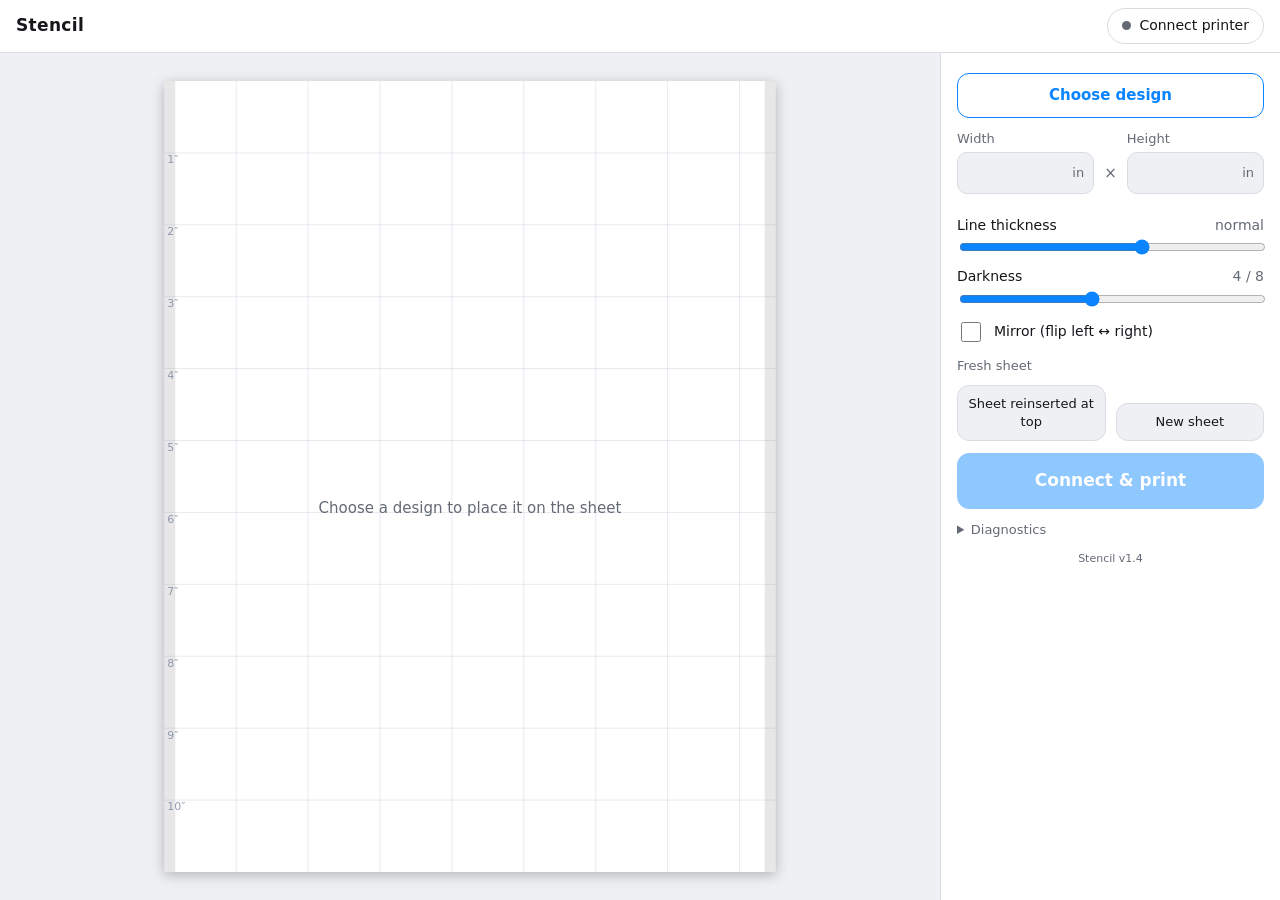
==== docs/index.html @ b2ab6847 "v1.4: send each BLE chunk as its own buffer (Bluefy re-sent the job start), flip rows to match the p" ====
<!doctype html>
<html lang="en">
<head>
<meta charset="utf-8">
<meta name="viewport" content="width=device-width, initial-scale=1, viewport-fit=cover, user-scalable=no">
<meta name="theme-color" content="#16171b">
<meta name="apple-mobile-web-app-capable" content="yes">
<title>Stencil</title>
<link rel="manifest" href="manifest.webmanifest">
<link rel="icon" href="icon.svg" type="image/svg+xml">
<link rel="apple-touch-icon" href="icon-180.png">
<link rel="stylesheet" href="styles.css?v=1.4">
</head>
<body>
<header class="bar">
  <h1>Stencil</h1>
  <button id="connect" class="chip" type="button">
    <span class="dot" aria-hidden="true"></span><span id="connect-label">Connect printer</span>
  </button>
</header>

<main class="layout">
  <section class="stage">
    <canvas id="sheet" aria-label="Sheet preview. Drag to move the design, pinch to resize."></canvas>
    <p id="empty-hint" class="hint">Choose a design to place it on the sheet</p>
  </section>

  <aside class="panel">
    <label class="btn primary-outline file">
      <input id="file" type="file" accept="image/*" hidden>
      <span id="file-label">Choose design</span>
    </label>

    <div class="group" id="size-group" hidden>
      <div class="row">
        <label class="field">Width
          <span class="unit"><input id="w-in" type="number" inputmode="decimal" step="0.05" min="0.25"><i>in</i></span>
        </label>
        <span class="times">×</span>
        <label class="field">Height
          <span class="unit"><input id="h-in" type="number" inputmode="decimal" step="0.05" min="0.25"><i>in</i></span>
        </label>
      </div>
      <p id="size-note" class="note"></p>
    </div>

    <div class="group">
      <label class="slider">Line thickness <output id="thr-out"></output>
        <input id="thr" type="range" min="40" max="240" step="5">
      </label>
      <label class="slider">Darkness <output id="dens-out"></output>
        <input id="dens" type="range" min="1" max="8" step="1">
      </label>
      <label class="toggle"><input id="mirror" type="checkbox"><span>Mirror (flip left ↔ right)</span></label>
    </div>

    <div class="group sheet-group">
      <p id="sheet-note" class="note">Fresh sheet</p>
      <div class="row">
        <button id="reinserted" class="btn" type="button">Sheet reinserted at top</button>
        <button id="new-sheet" class="btn" type="button">New sheet</button>
      </div>
    </div>

    <div class="print-bar">
      <p id="message" class="message" role="status" aria-live="polite"></p>
      <progress id="progress" max="1" value="0" hidden></progress>
      <button id="print" class="btn primary big" type="button" disabled>Print</button>
    </div>
    <details class="diag">
      <summary>Diagnostics</summary>
      <pre id="log">Nothing yet. Connect or print and the details appear here.</pre>
      <button id="copy-log" class="btn" type="button">Copy log</button>
    </details>
    <p id="version" class="note version"></p>
  </aside>
</main>

<dialog id="after-print">
  <form method="dialog">
    <h2>Printed</h2>
    <p>Where's the sheet now?</p>
    <button value="in" class="btn primary">Still in the printer, print more below</button>
    <button value="top" class="btn">I put it back in at the top</button>
    <button value="done" class="btn">Done with this sheet</button>
  </form>
</dialog>

<script type="module" src="app.js?v=1.4"></script>
</body>
</html>
---- docs/styles.css ----
:root {
  --bg: #eef0f3;
  --surface: #ffffff;
  --text: #16171b;
  --muted: #646a75;
  --line: #d9dce2;
  --accent: #0a84ff;
  --accent-text: #ffffff;
  --ghost: #2a7de1;
  --danger: #d93025;
  --ok: #1f9d55;
  color-scheme: light;
}
@media (prefers-color-scheme: dark) {
  :root {
    --bg: #16171b;
    --surface: #212329;
    --text: #f2f3f5;
    --muted: #9aa0ab;
    --line: #353841;
    --accent: #3d9bff;
    --ghost: #5aa2ff;
    --danger: #ff6a5f;
    --ok: #3ccf7e;
    color-scheme: dark;
  }
}

* { box-sizing: border-box; }
html, body { height: 100%; }
body {
  margin: 0;
  background: var(--bg);
  color: var(--text);
  font: 15px/1.4 -apple-system, BlinkMacSystemFont, "SF Pro Text", system-ui, sans-serif;
  display: flex;
  flex-direction: column;
  overflow: hidden;
  -webkit-tap-highlight-color: transparent;
  -webkit-user-select: none;
  user-select: none;
}

.bar {
  display: flex;
  align-items: center;
  justify-content: space-between;
  gap: 12px;
  padding: calc(env(safe-area-inset-top, 0px) + 8px) 16px 8px;
  background: var(--surface);
  border-bottom: 1px solid var(--line);
}
.bar h1 { font-size: 17px; margin: 0; letter-spacing: .02em; }

.chip {
  display: inline-flex; align-items: center; gap: 8px;
  border: 1px solid var(--line); border-radius: 999px;
  background: transparent; color: var(--text);
  padding: 7px 14px; font: inherit; font-size: 14px;
}
.dot { width: 9px; height: 9px; border-radius: 50%; background: var(--muted); }
.chip.on .dot { background: var(--ok); }
.chip.warn .dot { background: var(--danger); }

.layout {
  flex: 1;
  min-height: 0;
  display: grid;
  grid-template-rows: minmax(0, 1fr) auto;
}
.stage { position: relative; min-height: 0; }
#sheet { width: 100%; height: 100%; display: block; touch-action: none; }
.hint {
  position: absolute; inset: auto 0 45% 0; margin: 0;
  text-align: center; color: var(--muted); pointer-events: none;
}

.panel {
  background: var(--surface);
  border-top: 1px solid var(--line);
  padding: 12px 16px calc(env(safe-area-inset-bottom, 0px) + 12px);
  display: flex; flex-direction: column; gap: 12px;
  max-height: 46dvh;
  overflow-y: auto;
}

/* iPad / wide screens: controls on the side */
@media (min-width: 820px) {
  .layout { grid-template-rows: none; grid-template-columns: minmax(0, 1fr) 340px; }
  .panel { border-top: 0; border-left: 1px solid var(--line); max-height: none; padding-top: 20px; }
}

.group { display: flex; flex-direction: column; gap: 10px; }
.row { display: flex; gap: 10px; align-items: flex-end; }
.row > * { flex: 1; }
.times { flex: 0; padding-bottom: 10px; color: var(--muted); }

.btn {
  appearance: none;
  border: 1px solid var(--line); border-radius: 12px;
  background: var(--bg); color: var(--text);
  font: inherit; font-weight: 600;
  padding: 11px 12px; text-align: center;
  cursor: pointer;
}
.btn:disabled { opacity: .45; }
.btn.primary { background: var(--accent); border-color: var(--accent); color: var(--accent-text); }
.btn.primary-outline { border-color: var(--accent); color: var(--accent); background: transparent; }
.btn.big { padding: 15px; font-size: 17px; }
.file { display: block; }

.field { display: flex; flex-direction: column; gap: 4px; font-size: 13px; color: var(--muted); }
.unit { position: relative; display: block; }
.unit input {
  width: 100%; font: inherit; font-size: 17px; color: var(--text);
  background: var(--bg); border: 1px solid var(--line); border-radius: 10px;
  padding: 8px 30px 8px 10px;
  -webkit-user-select: text; user-select: text;
}
.unit i { position: absolute; right: 10px; top: 50%; translate: 0 -50%; font-style: normal; color: var(--muted); }

.slider { display: grid; grid-template-columns: 1fr auto; gap: 2px 8px; font-size: 14px; }
.slider input { grid-column: 1 / -1; width: 100%; accent-color: var(--accent); }
.slider output { color: var(--muted); font-variant-numeric: tabular-nums; }

.toggle { display: flex; align-items: center; gap: 10px; font-size: 14px; }
.toggle input { width: 20px; height: 20px; accent-color: var(--accent); }

.note { margin: 0; font-size: 13px; color: var(--muted); }
.note.bad { color: var(--danger); }
.sheet-group .btn { font-size: 13px; padding: 9px 8px; font-weight: 500; }

progress { width: 100%; height: 6px; accent-color: var(--accent); }
.message { margin: 0; font-size: 14px; }
.message:empty { display: none; }
.print-bar {
  position: sticky; bottom: calc(-12px - env(safe-area-inset-bottom, 0px));
  margin: 0 -16px calc(-12px - env(safe-area-inset-bottom, 0px));
  padding: 10px 16px calc(env(safe-area-inset-bottom, 0px) + 12px);
  background: var(--surface);
  display: flex; flex-direction: column; gap: 8px;
}
@media (min-width: 820px) { .print-bar { position: static; margin: 0; padding: 0; } }
.message.bad { color: var(--danger); }

dialog {
  border: 0; border-radius: 18px; padding: 20px;
  width: min(92vw, 380px);
  background: var(--surface); color: var(--text);
}
dialog::backdrop { background: rgba(0,0,0,.45); }
dialog h2 { margin: 0 0 4px; font-size: 19px; }
dialog p { margin: 0 0 14px; color: var(--muted); }
dialog form { display: flex; flex-direction: column; gap: 10px; }
.version { text-align: center; font-size: 11px; }
.diag summary { font-size: 13px; color: var(--muted); cursor: pointer; }
.diag pre {
  font: 11px/1.45 ui-monospace, Menlo, monospace;
  background: var(--bg); border: 1px solid var(--line); border-radius: 8px;
  padding: 8px; max-height: 220px; overflow: auto; white-space: pre-wrap;
  -webkit-user-select: text; user-select: text;
}
.diag .btn { width: 100%; font-size: 13px; padding: 8px; }
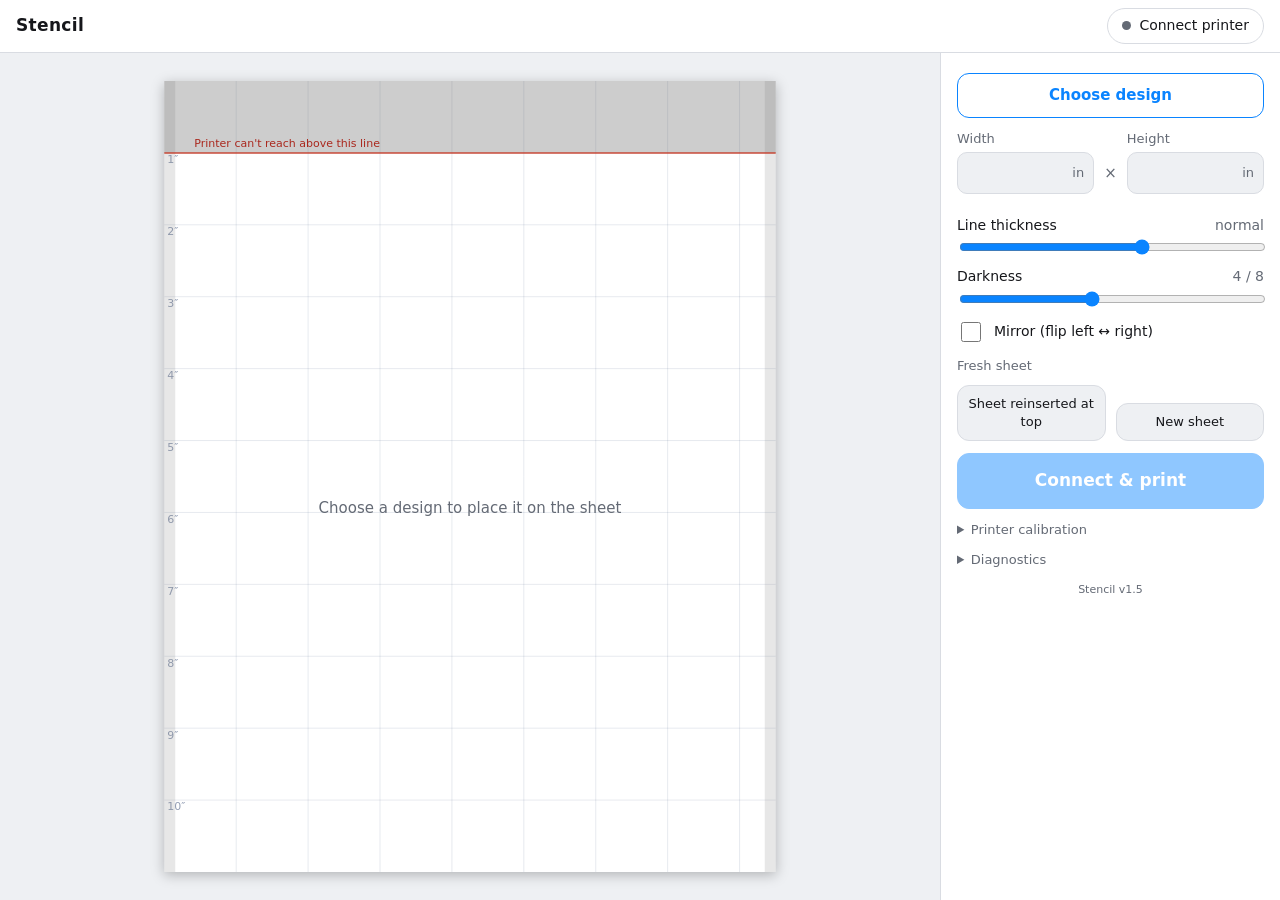
==== commit 228f5f84: "v1.5: printer top margin + calibration page, auto-reconnect after iOS pairing drop Co-Authored-By: C" ====
--- a/docs/index.html
+++ b/docs/index.html
@@ -9,7 +9,7 @@
 <link rel="manifest" href="manifest.webmanifest">
 <link rel="icon" href="icon.svg" type="image/svg+xml">
 <link rel="apple-touch-icon" href="icon-180.png">
-<link rel="stylesheet" href="styles.css?v=1.4">
+<link rel="stylesheet" href="styles.css?v=1.5">
 </head>
 <body>
 <header class="bar">
@@ -68,6 +68,17 @@
       <button id="print" class="btn primary big" type="button" disabled>Print</button>
     </div>
     <details class="diag">
+      <summary>Printer calibration</summary>
+      <p class="note">Load a fresh or scrap sheet at the top, print this page, then measure it.</p>
+      <button id="cal-print" class="btn" type="button">Print calibration page</button>
+      <label class="field">Top edge of sheet to the “0” line
+        <span class="unit"><input id="cal-top" type="number" inputmode="decimal" step="0.05" min="0" max="4"><i>in</i></span>
+      </label>
+      <label class="field">Last line number that printed (leave blank if it reached the bottom)
+        <span class="unit"><input id="cal-length" type="number" inputmode="decimal" step="0.25" min="1" max="11"><i>in</i></span>
+      </label>
+    </details>
+    <details class="diag">
       <summary>Diagnostics</summary>
       <pre id="log">Nothing yet. Connect or print and the details appear here.</pre>
       <button id="copy-log" class="btn" type="button">Copy log</button>
@@ -86,6 +97,6 @@
   </form>
 </dialog>
 
-<script type="module" src="app.js?v=1.4"></script>
+<script type="module" src="app.js?v=1.5"></script>
 </body>
 </html>
--- a/docs/styles.css
+++ b/docs/styles.css
@@ -161,3 +161,4 @@
   -webkit-user-select: text; user-select: text;
 }
 .diag .btn { width: 100%; font-size: 13px; padding: 8px; }
+.diag[open] { display: flex; flex-direction: column; gap: 8px; }
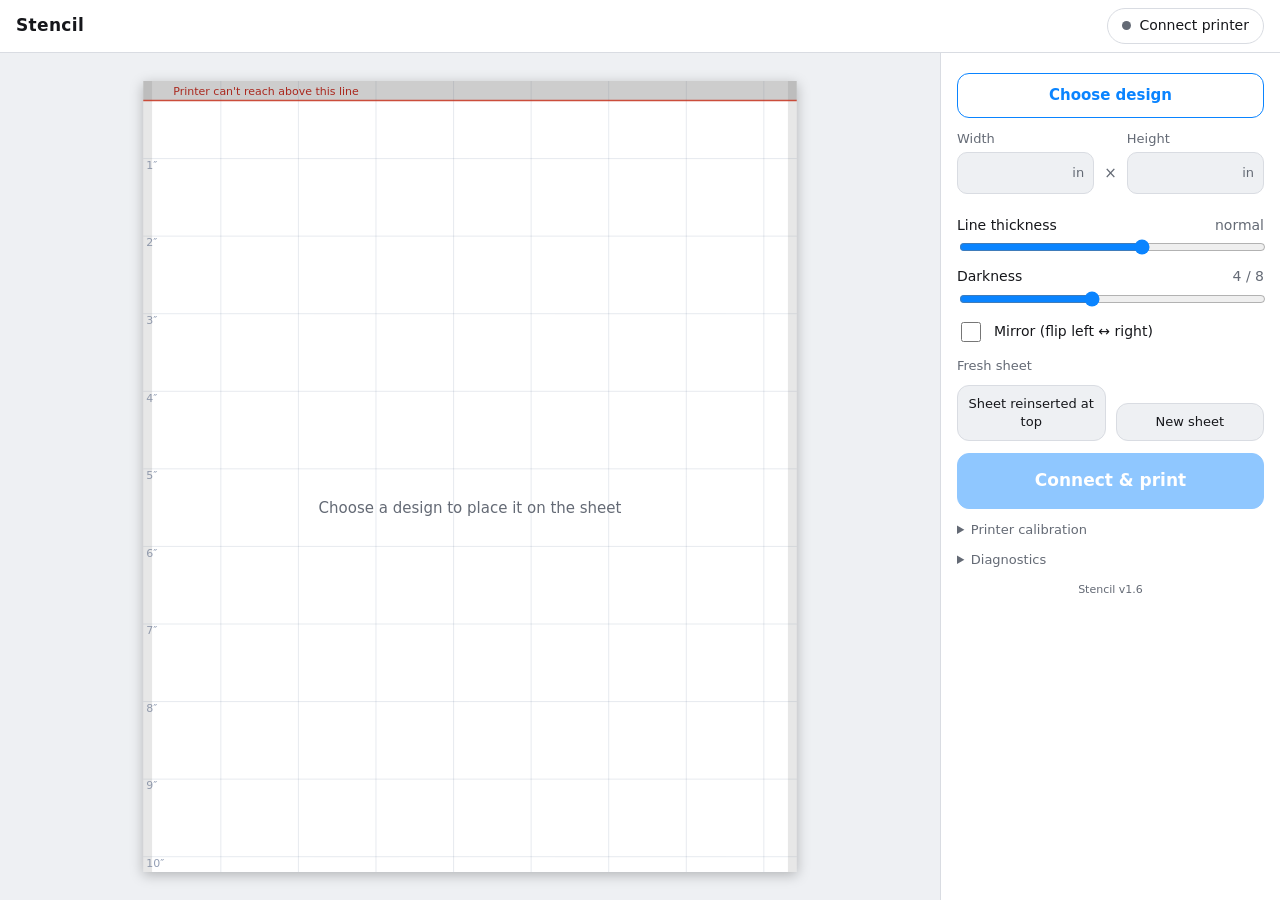
==== commit 93705deb: "v1.6: preview uses the real 214 × 259 mm printable sheet, prints to the end, 4-inch size check Co-Au" ====
--- a/docs/index.html
+++ b/docs/index.html
@@ -9,7 +9,7 @@
 <link rel="manifest" href="manifest.webmanifest">
 <link rel="icon" href="icon.svg" type="image/svg+xml">
 <link rel="apple-touch-icon" href="icon-180.png">
-<link rel="stylesheet" href="styles.css?v=1.5">
+<link rel="stylesheet" href="styles.css?v=1.6">
 </head>
 <body>
 <header class="bar">
@@ -74,9 +74,8 @@
       <label class="field">Top edge of sheet to the “0” line
         <span class="unit"><input id="cal-top" type="number" inputmode="decimal" step="0.05" min="0" max="4"><i>in</i></span>
       </label>
-      <label class="field">Last line number that printed (leave blank if it reached the bottom)
-        <span class="unit"><input id="cal-length" type="number" inputmode="decimal" step="0.25" min="1" max="11"><i>in</i></span>
-      </label>
+      <p class="note">Size check: places a 4 × 4 in square you can print anywhere and measure.</p>
+      <button id="size-check" class="btn" type="button">Load 4-inch size check</button>
     </details>
     <details class="diag">
       <summary>Diagnostics</summary>
@@ -97,6 +96,6 @@
   </form>
 </dialog>
 
-<script type="module" src="app.js?v=1.5"></script>
+<script type="module" src="app.js?v=1.6"></script>
 </body>
 </html>
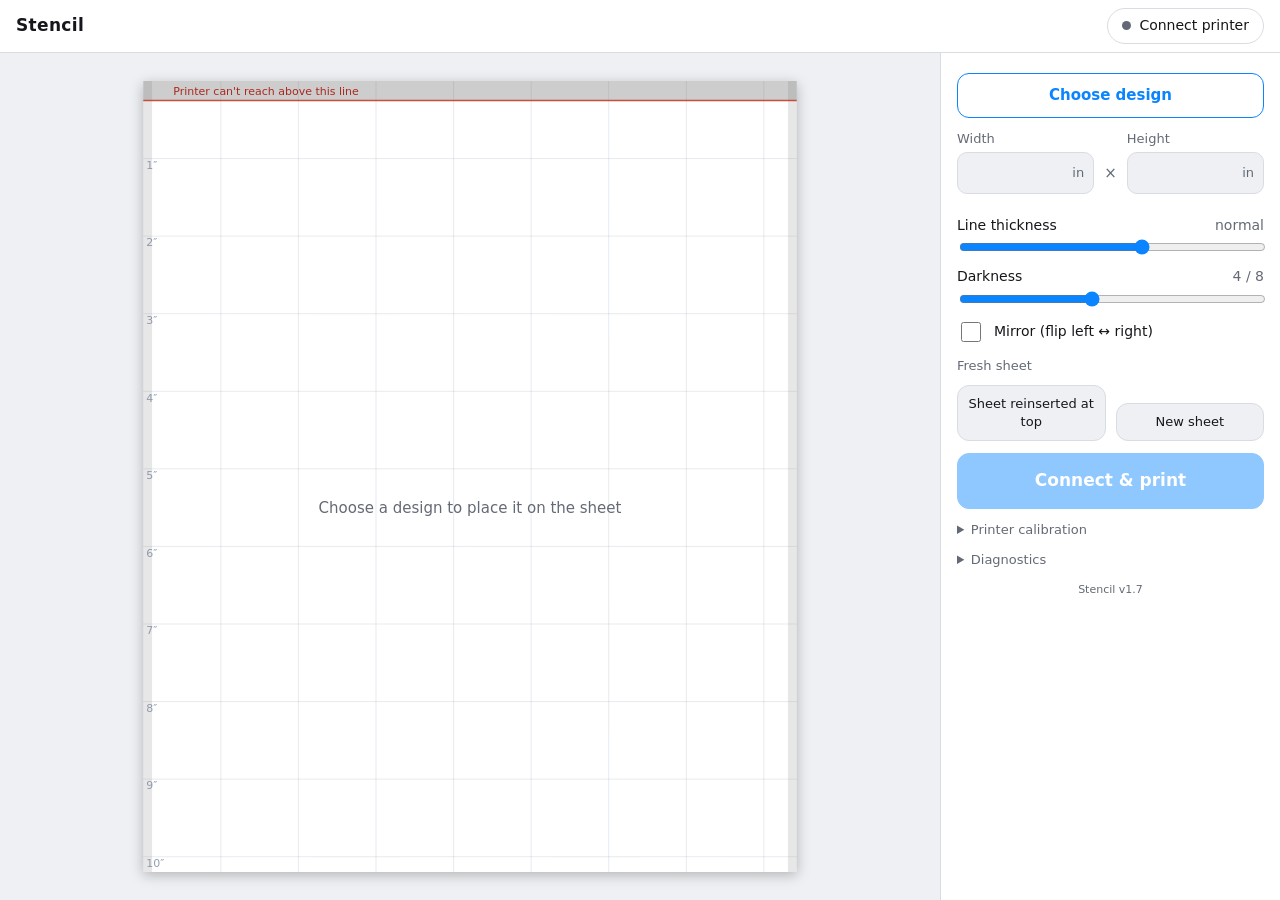
==== commit bb84c7ab: "Log per-quarter BLE send timing to diagnose print banding Co-Authored-By: Claude Opus 5.5 <noreply@a" ====
--- a/docs/index.html
+++ b/docs/index.html
@@ -9,7 +9,7 @@
 <link rel="manifest" href="manifest.webmanifest">
 <link rel="icon" href="icon.svg" type="image/svg+xml">
 <link rel="apple-touch-icon" href="icon-180.png">
-<link rel="stylesheet" href="styles.css?v=1.6">
+<link rel="stylesheet" href="styles.css?v=1.7">
 </head>
 <body>
 <header class="bar">
@@ -96,6 +96,6 @@
   </form>
 </dialog>
 
-<script type="module" src="app.js?v=1.6"></script>
+<script type="module" src="app.js?v=1.7"></script>
 </body>
 </html>
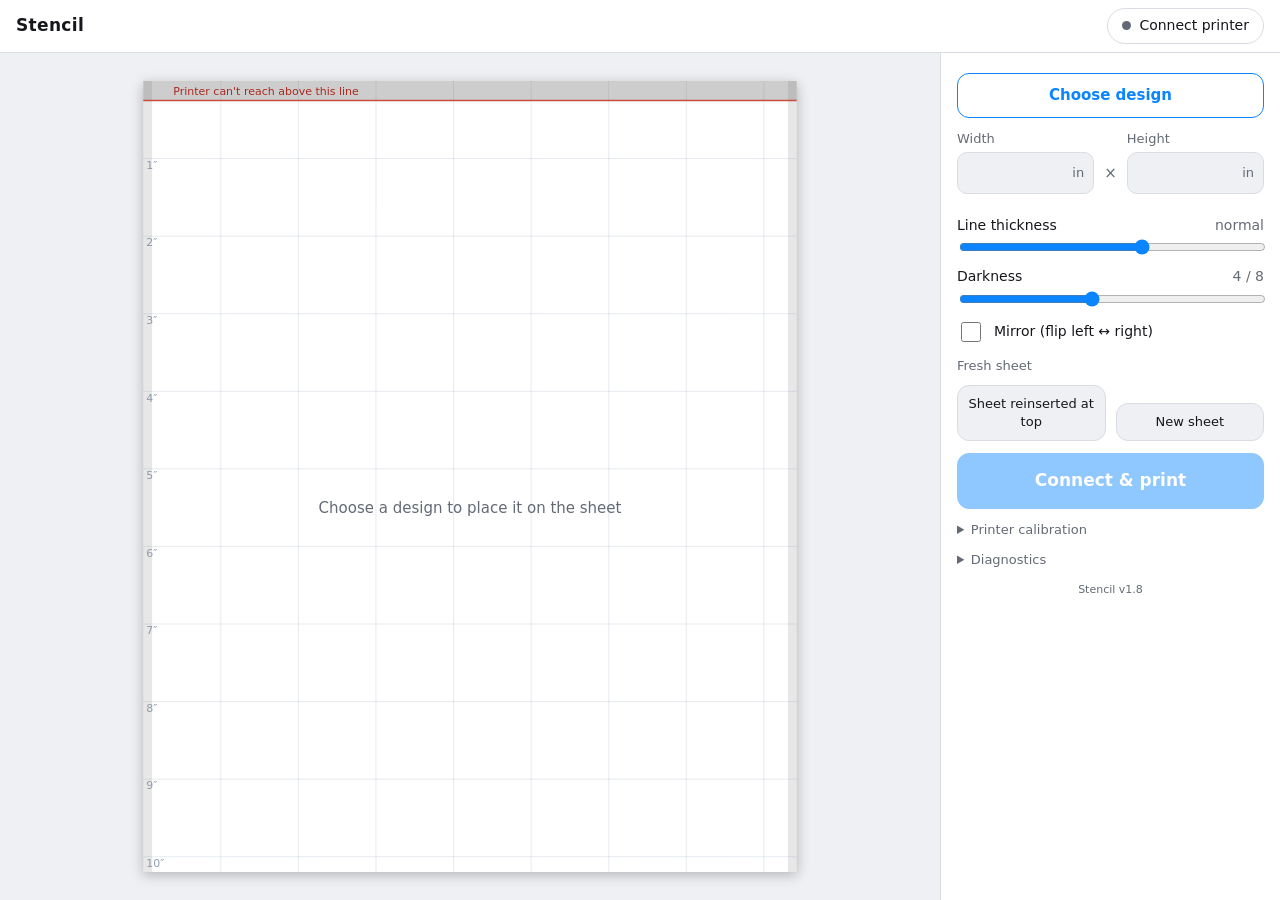
==== commit 401cdcab: "Track the sheet with the paper sensor instead of asking after every print Co-Authored-By: Claude Opu" ====
--- a/docs/index.html
+++ b/docs/index.html
@@ -9,7 +9,7 @@
 <link rel="manifest" href="manifest.webmanifest">
 <link rel="icon" href="icon.svg" type="image/svg+xml">
 <link rel="apple-touch-icon" href="icon-180.png">
-<link rel="stylesheet" href="styles.css?v=1.7">
+<link rel="stylesheet" href="styles.css?v=1.8">
 </head>
 <body>
 <header class="bar">
@@ -86,16 +86,16 @@
   </aside>
 </main>
 
-<dialog id="after-print">
+<dialog id="sheet-ask">
   <form method="dialog">
-    <h2>Printed</h2>
-    <p>Where's the sheet now?</p>
-    <button value="in" class="btn primary">Still in the printer, print more below</button>
-    <button value="top" class="btn">I put it back in at the top</button>
-    <button value="done" class="btn">Done with this sheet</button>
+    <h2 id="sheet-ask-title">Where's the sheet?</h2>
+    <p id="sheet-ask-text"></p>
+    <button value="in" id="sheet-ask-in" class="btn">Still in the printer where it stopped</button>
+    <button value="top" class="btn">Same sheet, back in at the top</button>
+    <button value="done" class="btn">New sheet</button>
   </form>
 </dialog>
 
-<script type="module" src="app.js?v=1.7"></script>
+<script type="module" src="app.js?v=1.8"></script>
 </body>
 </html>
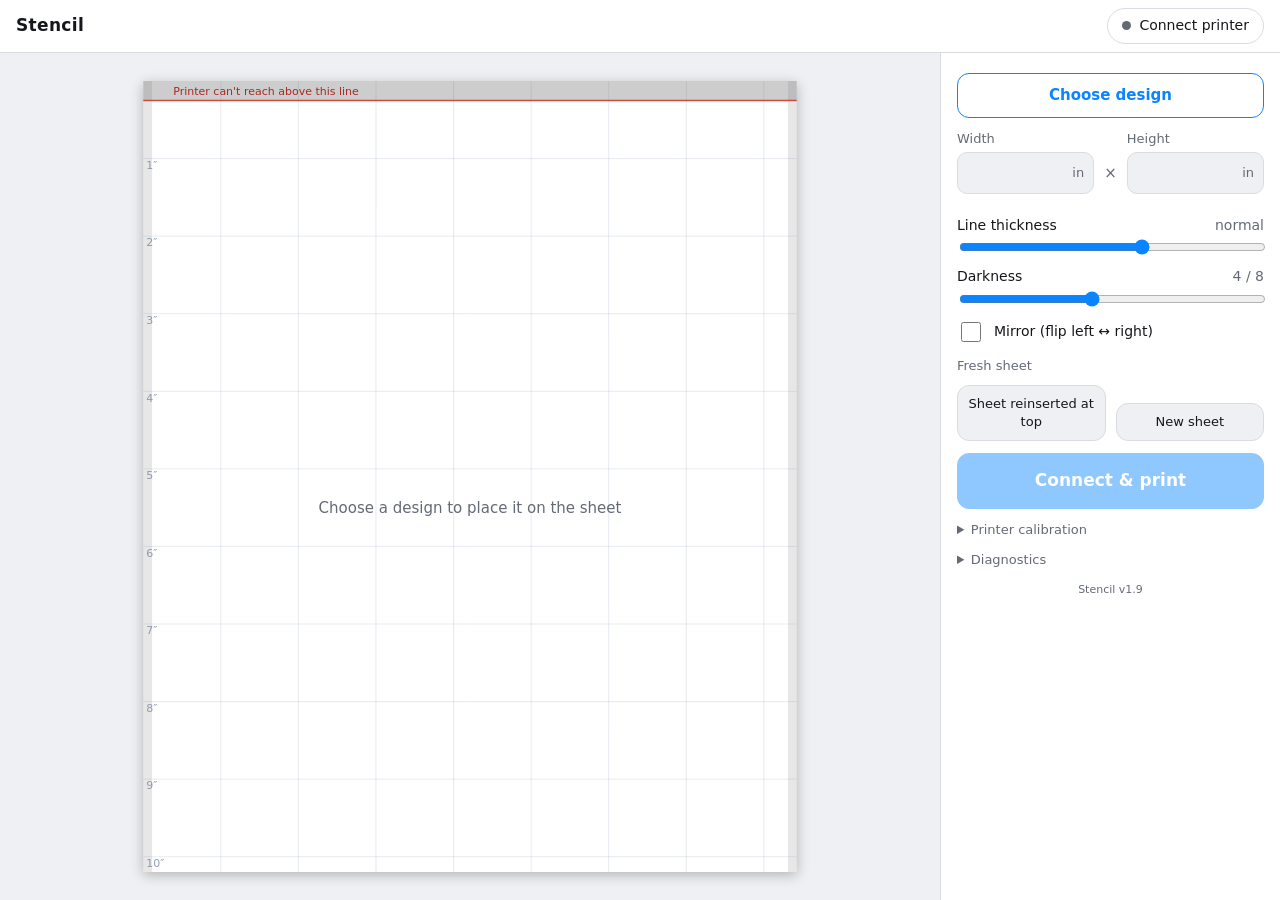
==== commit 3c31a68a: "Let a design hang off the print area; only the part inside prints Co-Authored-By: Claude Opus 5.5 <n" ====
--- a/docs/index.html
+++ b/docs/index.html
@@ -9,7 +9,7 @@
 <link rel="manifest" href="manifest.webmanifest">
 <link rel="icon" href="icon.svg" type="image/svg+xml">
 <link rel="apple-touch-icon" href="icon-180.png">
-<link rel="stylesheet" href="styles.css?v=1.8">
+<link rel="stylesheet" href="styles.css?v=1.9">
 </head>
 <body>
 <header class="bar">
@@ -96,6 +96,6 @@
   </form>
 </dialog>
 
-<script type="module" src="app.js?v=1.8"></script>
+<script type="module" src="app.js?v=1.9"></script>
 </body>
 </html>
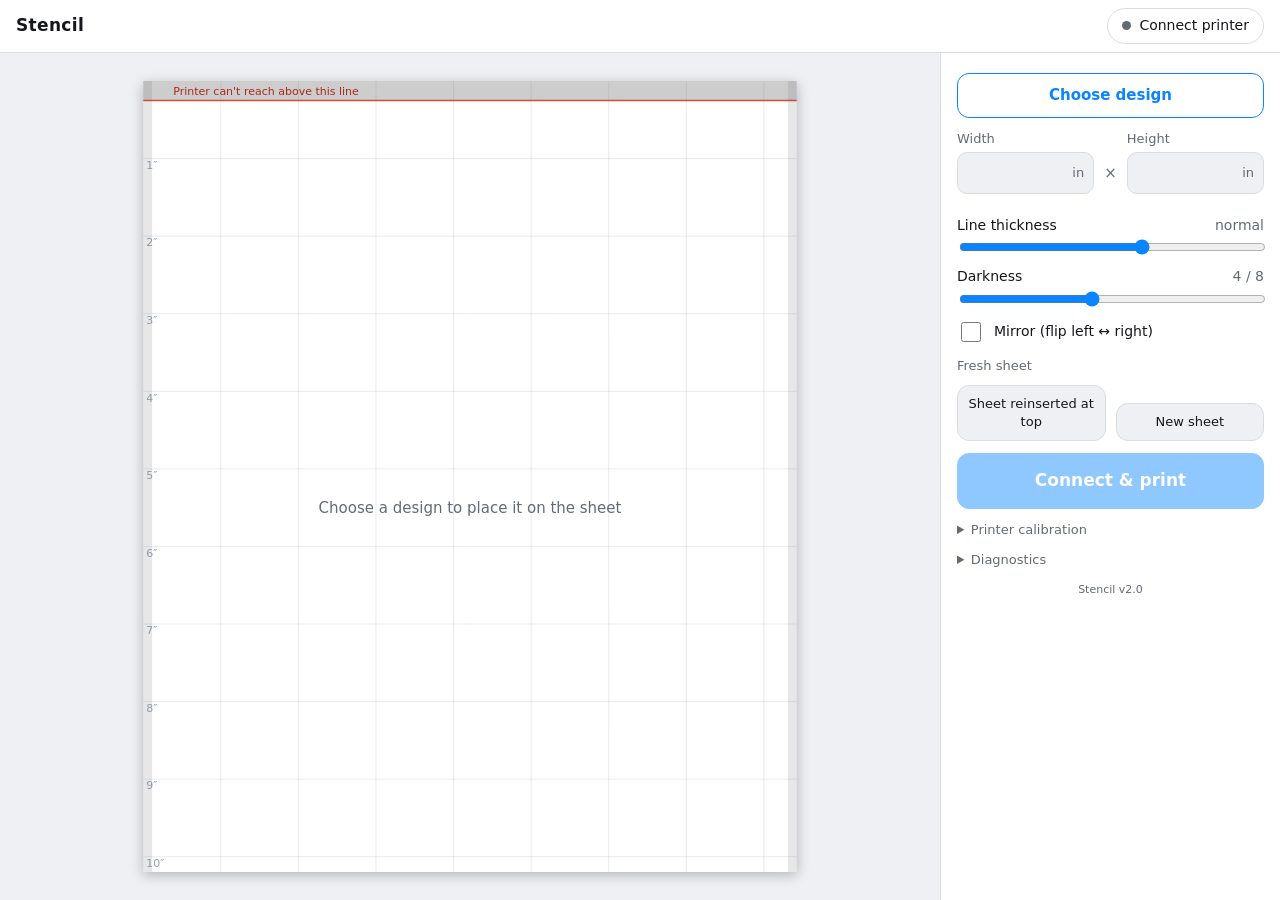
==== commit 36118fd7: "Resizing keeps a design inside the print area; only dragging hangs it off Co-Authored-By: Claude Opu" ====
--- a/docs/index.html
+++ b/docs/index.html
@@ -9,7 +9,7 @@
 <link rel="manifest" href="manifest.webmanifest">
 <link rel="icon" href="icon.svg" type="image/svg+xml">
 <link rel="apple-touch-icon" href="icon-180.png">
-<link rel="stylesheet" href="styles.css?v=1.9">
+<link rel="stylesheet" href="styles.css?v=2.0">
 </head>
 <body>
 <header class="bar">
@@ -96,6 +96,6 @@
   </form>
 </dialog>
 
-<script type="module" src="app.js?v=1.9"></script>
+<script type="module" src="app.js?v=2.0"></script>
 </body>
 </html>
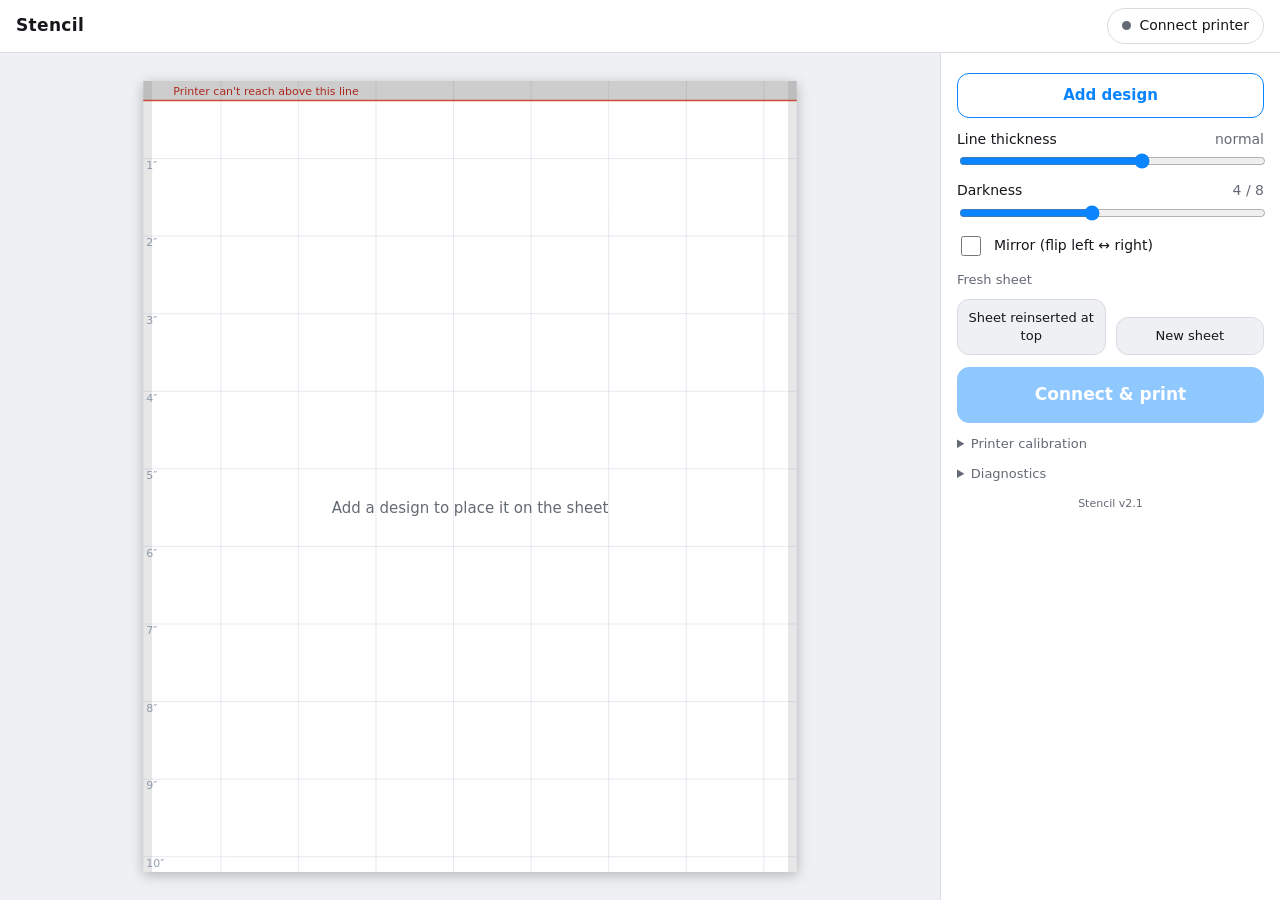
==== commit 4921934e: "Several designs per sheet, crop, recent designs, and ±10% buttons Designs on one sheet print as a si" ====
--- a/docs/index.html
+++ b/docs/index.html
@@ -9,7 +9,7 @@
 <link rel="manifest" href="manifest.webmanifest">
 <link rel="icon" href="icon.svg" type="image/svg+xml">
 <link rel="apple-touch-icon" href="icon-180.png">
-<link rel="stylesheet" href="styles.css?v=2.0">
+<link rel="stylesheet" href="styles.css?v=2.1">
 </head>
 <body>
 <header class="bar">
@@ -22,16 +22,23 @@
 <main class="layout">
   <section class="stage">
     <canvas id="sheet" aria-label="Sheet preview. Drag to move the design, pinch to resize."></canvas>
-    <p id="empty-hint" class="hint">Choose a design to place it on the sheet</p>
+    <p id="empty-hint" class="hint">Add a design to place it on the sheet</p>
   </section>
 
   <aside class="panel">
     <label class="btn primary-outline file">
       <input id="file" type="file" accept="image/*" hidden>
-      <span id="file-label">Choose design</span>
+      <span id="file-label">Add design</span>
     </label>
 
+    <div class="group" id="recent-group" hidden>
+      <div class="recent-head"><span class="label">Recent designs</span>
+        <button id="recent-edit" class="link" type="button">Edit</button></div>
+      <div id="recent" class="recent"></div>
+    </div>
+
     <div class="group" id="size-group" hidden>
+      <p id="sel-name" class="note" hidden></p>
       <div class="row">
         <label class="field">Width
           <span class="unit"><input id="w-in" type="number" inputmode="decimal" step="0.05" min="0.25"><i>in</i></span>
@@ -40,6 +47,12 @@
         <label class="field">Height
           <span class="unit"><input id="h-in" type="number" inputmode="decimal" step="0.05" min="0.25"><i>in</i></span>
         </label>
+      </div>
+      <div class="row tools">
+        <button id="smaller" class="btn" type="button" aria-label="10 percent smaller">−10%</button>
+        <button id="bigger" class="btn" type="button" aria-label="10 percent bigger">+10%</button>
+        <button id="crop" class="btn" type="button">Crop</button>
+        <button id="remove" class="btn" type="button">Remove</button>
       </div>
       <p id="size-note" class="note"></p>
     </div>
@@ -96,6 +109,18 @@
   </form>
 </dialog>
 
-<script type="module" src="app.js?v=2.0"></script>
+<dialog id="crop-dialog" class="full">
+  <form method="dialog">
+    <p>Drag a box around the part you want to print. Drag its corners to adjust it.</p>
+    <canvas class="crop-canvas"></canvas>
+    <div class="row">
+      <button value="cancel" class="btn">Cancel</button>
+      <button value="reset" class="btn" type="button">Clear box</button>
+      <button value="crop" class="btn primary">Crop</button>
+    </div>
+  </form>
+</dialog>
+
+<script type="module" src="app.js?v=2.1"></script>
 </body>
 </html>
--- a/docs/styles.css
+++ b/docs/styles.css
@@ -27,6 +27,7 @@
 }
 
 * { box-sizing: border-box; }
+[hidden] { display: none !important; }
 html, body { height: 100%; }
 body {
   margin: 0;
@@ -162,3 +163,27 @@
 }
 .diag .btn { width: 100%; font-size: 13px; padding: 8px; }
 .diag[open] { display: flex; flex-direction: column; gap: 8px; }
+
+.tools .btn { padding: 9px 4px; font-size: 14px; font-weight: 600; }
+.link { appearance: none; border: 0; background: none; color: var(--accent); font: inherit; font-size: 14px; padding: 2px 0; cursor: pointer; }
+.label { font-size: 14px; }
+.recent-head { display: flex; justify-content: space-between; align-items: baseline; }
+.recent { display: flex; gap: 8px; overflow-x: auto; padding-bottom: 4px; scroll-snap-type: x proximity; }
+.recent-item {
+  position: relative; flex: 0 0 auto; width: 76px;
+  display: flex; flex-direction: column; align-items: center; gap: 3px;
+  appearance: none; border: 1px solid var(--line); border-radius: 10px;
+  background: var(--bg); color: var(--muted); font: inherit; font-size: 11px;
+  padding: 6px 4px; cursor: pointer; scroll-snap-align: start;
+}
+.recent-item img { width: 64px; height: 64px; object-fit: contain; background: #fff; border-radius: 6px; }
+.recent-item.editing img { opacity: .6; }
+.recent-x {
+  position: absolute; top: -6px; right: -6px; width: 22px; height: 22px; border-radius: 50%;
+  background: var(--danger); color: #fff; font-size: 15px; line-height: 22px; text-align: center;
+}
+
+dialog.full { width: min(96vw, 900px); height: min(92dvh, 1100px); max-width: none; max-height: none; padding: 14px; }
+dialog.full form { height: 100%; }
+dialog.full p { margin: 0; font-size: 14px; }
+.crop-canvas { flex: 1; min-height: 0; width: 100%; touch-action: none; background: var(--bg); border-radius: 10px; }
